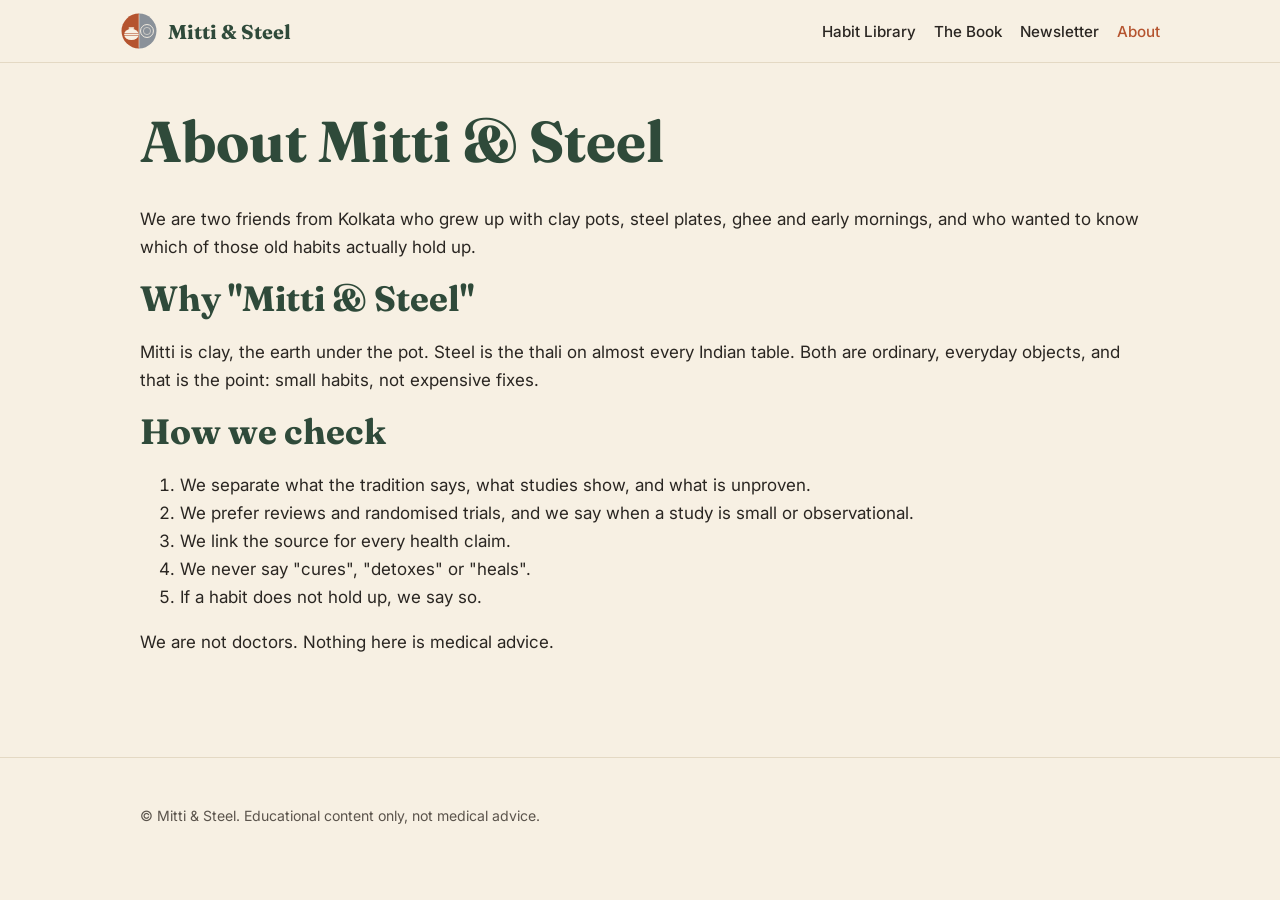
==== about.html @ 35bb9ec0 "Create about.html" ====
<!DOCTYPE html>
<html lang="en">
<head>
<meta charset="utf-8">
<meta name="viewport" content="width=device-width,initial-scale=1">
<title>About | Mitti &amp; Steel</title>
<meta name="description" content="Two friends from Kolkata fact-checking the everyday habits of Indian life.">
<link rel="icon" href="logo.svg" type="image/svg+xml">
<link href="https://fonts.googleapis.com/css2?family=Fraunces:wght@600;700&family=Inter:wght@400;500;600&display=swap" rel="stylesheet">
<link rel="stylesheet" href="style.css">
</head>
<body>
<header><div class="wrap nav"><a class="brand" href="index.html"><img src="logo.svg" alt="">Mitti &amp; Steel</a>
<nav><a href="habits.html">Habit Library</a><a href="book.html">The Book</a><a href="newsletter.html">Newsletter</a><a class="on" href="about.html">About</a></nav></div></header>
<main><div class="wrap"><section>
  <h1>About Mitti &amp; Steel</h1>
  <p class="lead">We are two friends from Kolkata who grew up with clay pots, steel plates, ghee and early mornings, and who wanted to know which of those old habits actually hold up.</p>
  <h2>Why "Mitti &amp; Steel"</h2>
  <p>Mitti is clay, the earth under the pot. Steel is the thali on almost every Indian table. Both are ordinary, everyday objects, and that is the point: small habits, not expensive fixes.</p>
  <h2>How we check</h2>
  <ol>
    <li>We separate what the tradition says, what studies show, and what is unproven.</li>
    <li>We prefer reviews and randomised trials, and we say when a study is small or observational.</li>
    <li>We link the source for every health claim.</li>
    <li>We never say "cures", "detoxes" or "heals".</li>
    <li>If a habit does not hold up, we say so.</li>
  </ol>
  <p>We are not doctors. Nothing here is medical advice.</p>
</section></div></main>
<footer><div class="wrap"><p>&copy; Mitti &amp; Steel. Educational content only, not medical advice.</p></div></footer>
</body>
</html>
---- style.css ----
:root{--cream:#F7F0E3;--terra:#B5542F;--turmeric:#E3A72F;--green:#2F4A3A;--steel:#8A9199;--ink:#2A2622;--card:#FFFBF3;--line:#E4D9C4}
*{box-sizing:border-box}
html{scroll-behavior:smooth}
body{margin:0;background:var(--cream);color:var(--ink);font-family:'Inter',system-ui,sans-serif;line-height:1.65;font-size:17px}
h1,h2,h3{font-family:'Fraunces',Georgia,serif;line-height:1.2;color:var(--green);margin:0 0 .5em}
h1{font-size:clamp(2.2rem,5vw,3.6rem)}
h2{font-size:clamp(1.6rem,3vw,2.2rem)}
a{color:var(--terra)}
.wrap{max-width:1040px;margin:0 auto;padding:0 20px}
header{border-bottom:1px solid var(--line);background:var(--cream);position:sticky;top:0;z-index:5}
.nav{display:flex;align-items:center;justify-content:space-between;gap:16px;padding:12px 0;flex-wrap:wrap}
.brand{display:flex;align-items:center;gap:10px;text-decoration:none;color:var(--green);font-family:'Fraunces',serif;font-weight:700;font-size:1.25rem}
.brand img{width:38px;height:38px}
nav a{margin-left:18px;text-decoration:none;color:var(--ink);font-weight:500;font-size:.95rem}
nav a:hover,nav a.on{color:var(--terra)}
.hero{padding:72px 0 56px}
.hero p.lead{font-size:1.2rem;max-width:640px}
.btn{display:inline-block;background:var(--terra);color:#fff;border:0;padding:13px 24px;border-radius:999px;font-weight:600;font-size:1rem;cursor:pointer;text-decoration:none}
.btn:hover{background:#9c4525}
.btn.alt{background:transparent;color:var(--green);border:2px solid var(--green)}
section{padding:44px 0}
.grid{display:grid;gap:18px;grid-template-columns:repeat(auto-fit,minmax(240px,1fr))}
.card{background:var(--card);border:1px solid var(--line);border-radius:16px;padding:22px}
.card h3{font-size:1.2rem}
.tag{display:inline-block;font-size:.75rem;font-weight:700;letter-spacing:.04em;text-transform:uppercase;padding:3px 10px;border-radius:999px;margin-bottom:10px}
.t-well{background:#DCE8DF;color:#1F4030}
.t-some{background:#F8E7BE;color:#6B4A00}
.t-trad{background:#EAD9D0;color:#7A3418}
.t-wip{background:#E7E9EB;color:#4A5158}
.signup{background:var(--green);color:var(--cream);border-radius:22px;padding:36px}
.signup h2{color:var(--cream)}
.signup form{display:flex;gap:10px;flex-wrap:wrap;margin-top:14px}
.signup input[type=email]{flex:1;min-width:220px;padding:13px 16px;border-radius:999px;border:0;font-size:1rem}
.signup .btn{background:var(--turmeric);color:var(--ink)}
.note{font-size:.85rem;opacity:.85;margin-top:10px}
#msg{margin-top:10px;font-weight:600}
.cover{aspect-ratio:2/3;max-width:300px;background:linear-gradient(160deg,var(--terra),#8E3F20);border-radius:12px;color:var(--cream);padding:28px;display:flex;flex-direction:column;justify-content:space-between;box-shadow:0 12px 30px rgba(0,0,0,.18)}
.cover .t{font-family:'Fraunces',serif;font-size:1.7rem;font-weight:700;line-height:1.15}
.cover .s{font-size:.85rem;opacity:.9}
.two{display:grid;gap:36px;grid-template-columns:1fr;align-items:center}
@media(min-width:760px){.two{grid-template-columns:300px 1fr}}
footer{border-top:1px solid var(--line);padding:32px 0;font-size:.88rem;color:#5b544c;margin-top:40px}
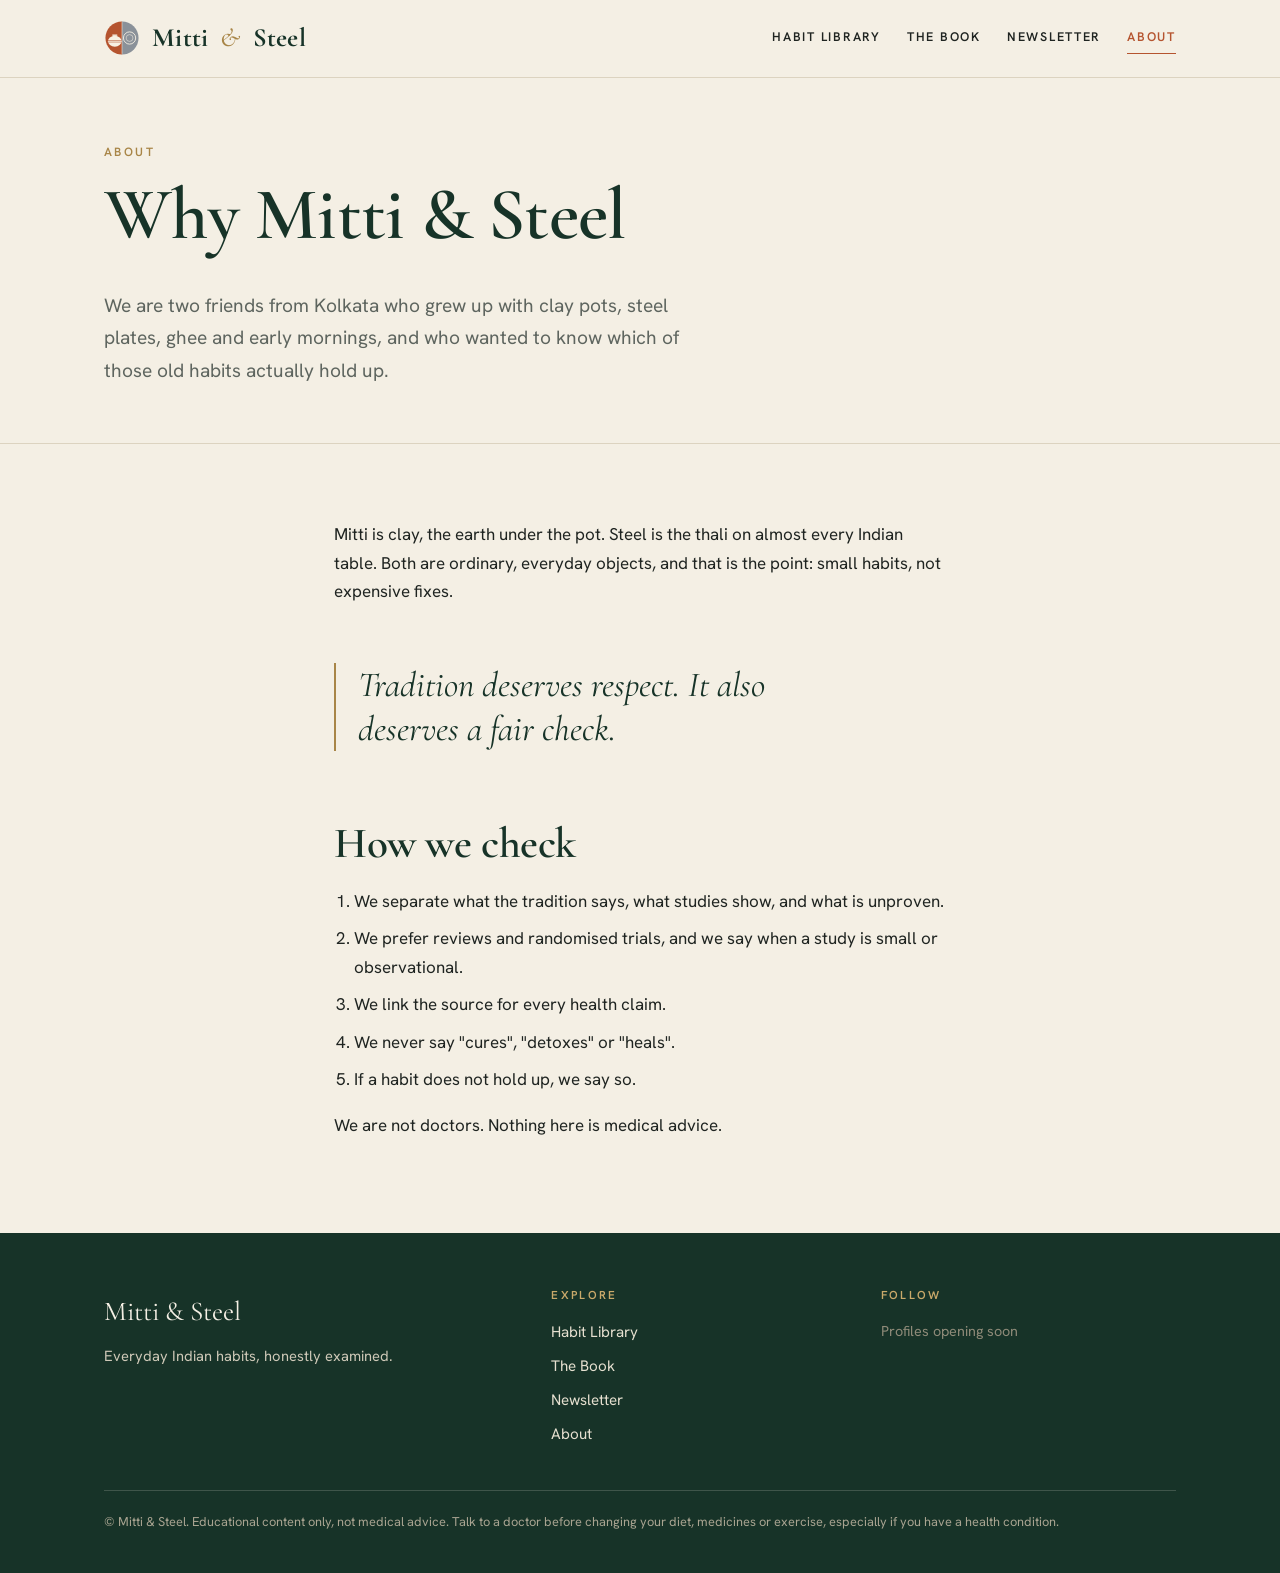
==== commit 2fe4fa9f: "Update about.html" ====
--- a/about.html
+++ b/about.html
@@ -6,17 +6,21 @@
 <title>About | Mitti &amp; Steel</title>
 <meta name="description" content="Two friends from Kolkata fact-checking the everyday habits of Indian life.">
 <link rel="icon" href="logo.svg" type="image/svg+xml">
-<link href="https://fonts.googleapis.com/css2?family=Fraunces:wght@600;700&family=Inter:wght@400;500;600&display=swap" rel="stylesheet">
+<link rel="preconnect" href="https://fonts.googleapis.com">
+<link href="https://fonts.googleapis.com/css2?family=Cormorant+Garamond:ital,wght@0,500;0,600;0,700;1,500&family=Hanken+Grotesk:wght@400;500;600&display=swap" rel="stylesheet">
 <link rel="stylesheet" href="style.css">
 </head>
 <body>
-<header><div class="wrap nav"><a class="brand" href="index.html"><img src="logo.svg" alt="">Mitti &amp; Steel</a>
-<nav><a href="habits.html">Habit Library</a><a href="book.html">The Book</a><a href="newsletter.html">Newsletter</a><a class="on" href="about.html">About</a></nav></div></header>
-<main><div class="wrap"><section>
-  <h1>About Mitti &amp; Steel</h1>
+<header id="site-header"></header>
+<main>
+<div class="page-head"><div class="wrap">
+  <span class="eyebrow">About</span>
+  <h1>Why Mitti &amp; Steel</h1>
   <p class="lead">We are two friends from Kolkata who grew up with clay pots, steel plates, ghee and early mornings, and who wanted to know which of those old habits actually hold up.</p>
-  <h2>Why "Mitti &amp; Steel"</h2>
+</div></div>
+<section><div class="wrap prose">
   <p>Mitti is clay, the earth under the pot. Steel is the thali on almost every Indian table. Both are ordinary, everyday objects, and that is the point: small habits, not expensive fixes.</p>
+  <div class="quote">Tradition deserves respect. It also deserves a fair check.</div>
   <h2>How we check</h2>
   <ol>
     <li>We separate what the tradition says, what studies show, and what is unproven.</li>
@@ -26,7 +30,9 @@
     <li>If a habit does not hold up, we say so.</li>
   </ol>
   <p>We are not doctors. Nothing here is medical advice.</p>
-</section></div></main>
-<footer><div class="wrap"><p>&copy; Mitti &amp; Steel. Educational content only, not medical advice.</p></div></footer>
+</div></section>
+</main>
+<footer id="site-footer"></footer>
+<script src="script.js"></script>
 </body>
 </html>
--- a/style.css
+++ b/style.css
@@ -1,42 +1,108 @@
-:root{--cream:#F7F0E3;--terra:#B5542F;--turmeric:#E3A72F;--green:#2F4A3A;--steel:#8A9199;--ink:#2A2622;--card:#FFFBF3;--line:#E4D9C4}
+:root{--ivory:#F4EFE4;--paper:#FBF8F1;--green:#173328;--green2:#22453A;--brass:#A88547;--brass2:#C9A96A;--terra:#B5542F;--steel:#8A9199;--ink:#1F2421;--muted:#5E655F;--line:#DCD3C0}
 *{box-sizing:border-box}
 html{scroll-behavior:smooth}
-body{margin:0;background:var(--cream);color:var(--ink);font-family:'Inter',system-ui,sans-serif;line-height:1.65;font-size:17px}
-h1,h2,h3{font-family:'Fraunces',Georgia,serif;line-height:1.2;color:var(--green);margin:0 0 .5em}
-h1{font-size:clamp(2.2rem,5vw,3.6rem)}
-h2{font-size:clamp(1.6rem,3vw,2.2rem)}
+body{margin:0;background:var(--ivory);color:var(--ink);font-family:'Hanken Grotesk',system-ui,sans-serif;font-size:17px;line-height:1.7;-webkit-font-smoothing:antialiased}
+h1,h2,h3{font-family:'Cormorant Garamond',Georgia,serif;font-weight:600;line-height:1.1;letter-spacing:-.01em;color:var(--green);margin:0 0 .45em;text-wrap:balance}
+h1{font-size:clamp(2.6rem,6vw,4.6rem)}
+h2{font-size:clamp(1.9rem,3.6vw,2.7rem)}
+h3{font-size:1.5rem}
+p{margin:0 0 1em;max-width:62ch}
 a{color:var(--terra)}
-.wrap{max-width:1040px;margin:0 auto;padding:0 20px}
-header{border-bottom:1px solid var(--line);background:var(--cream);position:sticky;top:0;z-index:5}
-.nav{display:flex;align-items:center;justify-content:space-between;gap:16px;padding:12px 0;flex-wrap:wrap}
-.brand{display:flex;align-items:center;gap:10px;text-decoration:none;color:var(--green);font-family:'Fraunces',serif;font-weight:700;font-size:1.25rem}
-.brand img{width:38px;height:38px}
-nav a{margin-left:18px;text-decoration:none;color:var(--ink);font-weight:500;font-size:.95rem}
-nav a:hover,nav a.on{color:var(--terra)}
-.hero{padding:72px 0 56px}
-.hero p.lead{font-size:1.2rem;max-width:640px}
-.btn{display:inline-block;background:var(--terra);color:#fff;border:0;padding:13px 24px;border-radius:999px;font-weight:600;font-size:1rem;cursor:pointer;text-decoration:none}
-.btn:hover{background:#9c4525}
-.btn.alt{background:transparent;color:var(--green);border:2px solid var(--green)}
-section{padding:44px 0}
-.grid{display:grid;gap:18px;grid-template-columns:repeat(auto-fit,minmax(240px,1fr))}
-.card{background:var(--card);border:1px solid var(--line);border-radius:16px;padding:22px}
-.card h3{font-size:1.2rem}
-.tag{display:inline-block;font-size:.75rem;font-weight:700;letter-spacing:.04em;text-transform:uppercase;padding:3px 10px;border-radius:999px;margin-bottom:10px}
-.t-well{background:#DCE8DF;color:#1F4030}
-.t-some{background:#F8E7BE;color:#6B4A00}
-.t-trad{background:#EAD9D0;color:#7A3418}
-.t-wip{background:#E7E9EB;color:#4A5158}
-.signup{background:var(--green);color:var(--cream);border-radius:22px;padding:36px}
-.signup h2{color:var(--cream)}
-.signup form{display:flex;gap:10px;flex-wrap:wrap;margin-top:14px}
-.signup input[type=email]{flex:1;min-width:220px;padding:13px 16px;border-radius:999px;border:0;font-size:1rem}
-.signup .btn{background:var(--turmeric);color:var(--ink)}
-.note{font-size:.85rem;opacity:.85;margin-top:10px}
-#msg{margin-top:10px;font-weight:600}
-.cover{aspect-ratio:2/3;max-width:300px;background:linear-gradient(160deg,var(--terra),#8E3F20);border-radius:12px;color:var(--cream);padding:28px;display:flex;flex-direction:column;justify-content:space-between;box-shadow:0 12px 30px rgba(0,0,0,.18)}
-.cover .t{font-family:'Fraunces',serif;font-size:1.7rem;font-weight:700;line-height:1.15}
-.cover .s{font-size:.85rem;opacity:.9}
-.two{display:grid;gap:36px;grid-template-columns:1fr;align-items:center}
-@media(min-width:760px){.two{grid-template-columns:300px 1fr}}
-footer{border-top:1px solid var(--line);padding:32px 0;font-size:.88rem;color:#5b544c;margin-top:40px}
+img{max-width:100%}
+.wrap{max-width:1120px;margin:0 auto;padding-inline:24px}
+.eyebrow{display:block;font-size:.75rem;font-weight:600;letter-spacing:.2em;text-transform:uppercase;color:var(--brass);margin-bottom:1.1em}
+.rule{border:0;border-top:1px solid var(--line);margin:0}
+
+/* header */
+#site-header{background:var(--ivory);border-bottom:1px solid var(--line);position:sticky;top:0;z-index:10}
+.nav{display:flex;align-items:center;justify-content:space-between;gap:12px 28px;padding-block:16px;flex-wrap:wrap}
+.brand{display:flex;align-items:center;gap:12px;text-decoration:none;color:var(--green);font-family:'Cormorant Garamond',serif;font-weight:700;font-size:1.65rem;letter-spacing:.01em}
+.brand img{width:36px;height:36px}
+.brand em{font-style:italic;font-weight:500;color:var(--brass)}
+.nav nav{display:flex;gap:26px;flex-wrap:wrap}
+.nav nav a{text-decoration:none;color:var(--ink);font-size:.78rem;font-weight:600;letter-spacing:.14em;text-transform:uppercase;padding-block:4px;border-bottom:1px solid transparent}
+.nav nav a:hover,.nav nav a.on{color:var(--terra);border-bottom-color:var(--terra)}
+
+/* buttons */
+.btn{display:inline-block;background:var(--brass);color:#14261D;border:1px solid var(--brass);padding:14px 28px;font:600 .78rem/1 'Hanken Grotesk',sans-serif;letter-spacing:.16em;text-transform:uppercase;text-decoration:none;cursor:pointer;border-radius:2px}
+.btn:hover{background:var(--brass2);border-color:var(--brass2)}
+.btn.alt{background:transparent;color:var(--ivory);border-color:rgba(244,239,228,.55)}
+.btn.alt:hover{border-color:var(--ivory);background:rgba(244,239,228,.08)}
+.btn.dark{background:var(--green);color:var(--ivory);border-color:var(--green)}
+.btn.dark:hover{background:var(--green2)}
+a:focus-visible,button:focus-visible,input:focus-visible{outline:2px solid var(--terra);outline-offset:3px}
+
+/* hero */
+.hero{background:var(--green);color:var(--ivory);overflow:hidden}
+.hero .wrap{display:grid;gap:40px;grid-template-columns:1fr;align-items:center;padding-block:72px 80px}
+@media(min-width:860px){.hero .wrap{grid-template-columns:1.2fr .8fr}}
+.hero h1{color:var(--ivory)}
+.hero h1 em{font-style:italic;color:var(--brass2);font-weight:500}
+.hero p.lead{font-size:1.15rem;color:#D9D3C3;max-width:52ch}
+.hero .actions{display:flex;gap:14px;flex-wrap:wrap;margin-top:28px}
+.hero svg{width:100%;max-width:400px;justify-self:center;height:auto}
+
+/* sections */
+section{padding-block:76px}
+.head{margin-bottom:34px}
+.split{display:grid;gap:48px;grid-template-columns:1fr;align-items:center}
+@media(min-width:860px){.split{grid-template-columns:.85fr 1.15fr}}
+
+/* evidence scale */
+.scale{border-top:1px solid var(--green)}
+.row{display:grid;grid-template-columns:auto 1fr;gap:6px 24px;padding:22px 0;border-bottom:1px solid var(--line);align-items:baseline}
+@media(min-width:700px){.row{grid-template-columns:110px 240px 1fr}}
+.dots{display:flex;gap:7px;align-items:center}
+.dots i{width:12px;height:12px;border-radius:50%;border:1.5px solid var(--green);display:inline-block}
+.dots i.on{background:var(--green)}
+.row h3{margin:0;font-size:1.45rem}
+.row p{margin:0;color:var(--muted)}
+
+/* book */
+.cover{position:relative;aspect-ratio:2/3;width:100%;max-width:310px;background:var(--green);color:var(--ivory);padding:34px 30px;display:flex;flex-direction:column;justify-content:space-between;box-shadow:0 22px 44px rgba(23,51,40,.28);justify-self:center}
+.cover::before{content:"";position:absolute;inset:12px;border:1px solid var(--brass);pointer-events:none}
+.cover .k{font-size:.66rem;letter-spacing:.24em;text-transform:uppercase;color:var(--brass2);font-weight:600}
+.cover .t{font-family:'Cormorant Garamond',serif;font-size:2.35rem;line-height:1.02;font-weight:600}
+.cover .t em{color:var(--brass2);font-weight:500}
+.cover .s{font-size:.78rem;color:#CFC9B8;line-height:1.5}
+.cover img{width:54px;height:54px}
+.list{list-style:none;padding:0;margin:0 0 1.4em;border-top:1px solid var(--line)}
+.list li{padding:12px 0;border-bottom:1px solid var(--line)}
+
+/* letter / signup */
+.letter{background:var(--paper);border:1px solid var(--line);padding:clamp(28px,5vw,56px);max-width:760px}
+.letter h2{margin-bottom:.3em}
+.letter form{display:flex;gap:14px;flex-wrap:wrap;margin-top:22px;align-items:flex-end}
+.letter input[type=email]{flex:1;min-width:230px;background:transparent;border:0;border-bottom:1px solid var(--green);padding:12px 2px;font:inherit;color:var(--ink);border-radius:0}
+.letter input[type=email]::placeholder{color:#8B8F86}
+.note{font-size:.82rem;color:var(--muted);margin-top:14px}
+#msg{margin-top:12px;font-weight:600;color:var(--terra);min-height:1.4em}
+
+/* habit list */
+.hgroup{margin-bottom:46px}
+.hgroup h2{font-size:1.9rem;border-bottom:1px solid var(--green);padding-bottom:10px;margin-bottom:0}
+.hlist{list-style:none;margin:0;padding:0;columns:1;column-gap:48px}
+@media(min-width:800px){.hlist{columns:2}}
+.hlist li{display:flex;justify-content:space-between;gap:16px;align-items:baseline;padding:13px 0;border-bottom:1px solid var(--line);break-inside:avoid}
+.hlist .st{font-size:.68rem;letter-spacing:.14em;text-transform:uppercase;color:var(--brass);font-weight:600;white-space:nowrap}
+
+/* inner pages */
+.page-head{padding-block:64px 36px;border-bottom:1px solid var(--line)}
+.page-head p.lead{font-size:1.2rem;color:var(--muted);max-width:56ch}
+.prose{max-width:66ch}
+.prose h2{margin-top:1.6em}
+.prose ol{padding-left:1.2em}
+.prose li{margin-bottom:.5em}
+.quote{font-family:'Cormorant Garamond',serif;font-style:italic;font-size:clamp(1.6rem,3vw,2.2rem);line-height:1.25;color:var(--green);border-left:2px solid var(--brass);padding-left:22px;margin:1.6em 0;max-width:30ch}
+
+/* footer */
+#site-footer{background:var(--green);color:#CFC9B8;padding-block:56px 32px;margin-top:0}
+#site-footer .cols{display:grid;gap:34px;grid-template-columns:1fr}
+@media(min-width:760px){#site-footer .cols{grid-template-columns:1.4fr 1fr 1fr}}
+#site-footer h4{font:600 .72rem/1 'Hanken Grotesk',sans-serif;letter-spacing:.2em;text-transform:uppercase;color:var(--brass2);margin:0 0 16px}
+#site-footer a{color:#E6E0D0;text-decoration:none;display:block;padding:4px 0;font-size:.95rem}
+#site-footer a:hover{color:var(--brass2)}
+#site-footer .fb{font-family:'Cormorant Garamond',serif;font-size:1.7rem;color:var(--ivory);margin-bottom:8px}
+#site-footer p{font-size:.92rem;margin:0 0 8px}
+#site-footer .fine{border-top:1px solid rgba(244,239,228,.18);margin-top:38px;padding-top:20px;font-size:.8rem;color:#A9A491;max-width:none}
+.soon{color:#8F8B79;font-size:.9rem}
